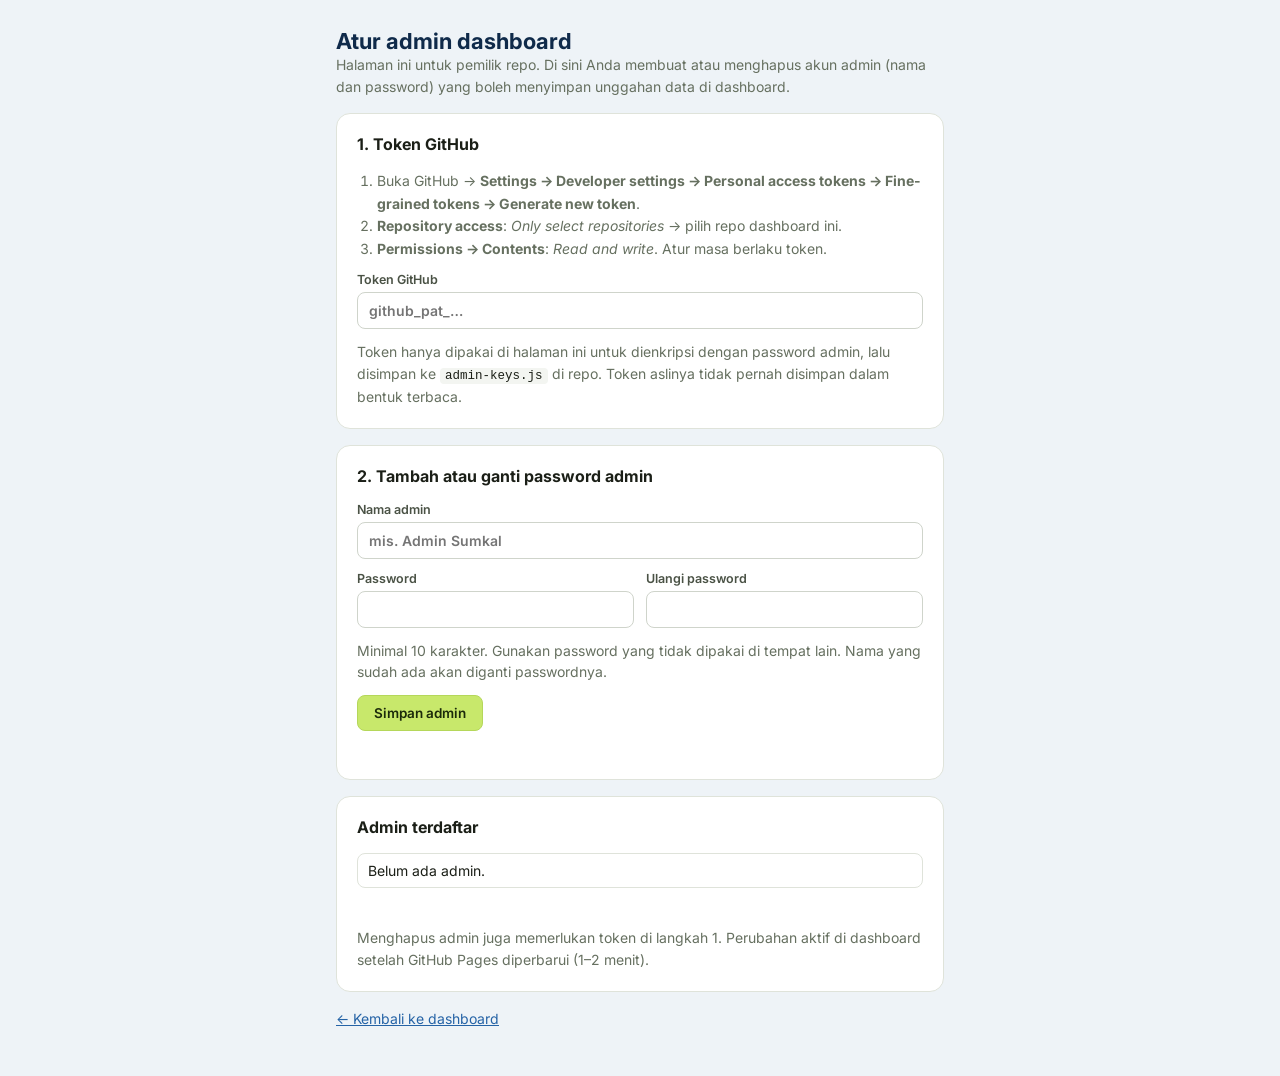
==== admin-setup.html @ 4a0de3cc "Login admin dengan nama dan password Token GitHub disimpan terenkripsi (PBKDF2-SHA256 + AES-GCM) di " ====
<!doctype html>
<html lang="id">
<head>
<meta charset="utf-8">
<meta name="viewport" content="width=device-width, initial-scale=1">
<title>Atur Admin Dashboard</title>
<link rel="preconnect" href="https://fonts.googleapis.com"><link rel="preconnect" href="https://fonts.gstatic.com" crossorigin>
<link href="https://fonts.googleapis.com/css2?family=Inter:wght@400;500;600;700&display=swap" rel="stylesheet">
<style>
:root { --fg:#1b1f17; --muted:#667060; --line:#dfe3da; --bg:#eef3f7; --card:#fff; --acc:#C8E86B; --accb:#b5d75a; --navy:#0F2A4A; --bad:#B3261E; --ok:#2F7A3A; }
* { box-sizing: border-box; }
body { margin:0; background:var(--bg); color:var(--fg); font-family:Inter,system-ui,sans-serif; }
main { max-width:640px; margin:0 auto; padding:28px 16px 48px; display:grid; gap:16px; }
h1 { margin:0; font-size:22px; color:var(--navy); }
h2 { margin:0 0 4px; font-size:16px; }
p { margin:0; font-size:14px; line-height:1.55; color:var(--muted); }
.card { background:var(--card); border:1px solid var(--line); border-radius:14px; padding:20px; display:grid; gap:12px; }
label { display:grid; gap:5px; font-size:12.5px; font-weight:600; color:#4a5245; }
input { font:inherit; font-size:14px; padding:9px 11px; border:1px solid #cfd4cb; border-radius:8px; width:100%; }
input:focus { outline:2px solid var(--acc); border-color:#8fb33a; }
.grid2 { display:grid; grid-template-columns:1fr 1fr; gap:12px; }
@media (max-width:520px) { .grid2 { grid-template-columns:1fr; } }
button { font:inherit; font-size:13.5px; font-weight:600; padding:9px 16px; border-radius:8px; border:1px solid #cfd4cb; background:#fff; cursor:pointer; }
button.pri { background:var(--acc); border-color:var(--accb); color:#1b2a0a; }
button:disabled { opacity:.6; cursor:wait; }
.msg { font-size:13px; min-height:1.2em; }
.msg.bad { color:var(--bad); } .msg.ok { color:var(--ok); }
ul { list-style:none; margin:0; padding:0; display:grid; gap:6px; }
#list li { display:flex; justify-content:space-between; align-items:center; gap:8px; padding:8px 10px; border:1px solid var(--line); border-radius:8px; font-size:14px; }
#list li button { padding:5px 10px; font-size:12.5px; }
ol { margin:0; padding-left:20px; font-size:14px; line-height:1.6; color:var(--muted); }
code { font-size:12.5px; background:#f3f5f1; padding:1px 5px; border-radius:4px; color:var(--fg); }
a { color:#2563A6; }
</style>
<script src="config.js"></script>
<script src="admin-keys.js"></script>
</head>
<body>
<main>
  <div>
    <h1>Atur admin dashboard</h1>
    <p>Halaman ini untuk pemilik repo. Di sini Anda membuat atau menghapus akun admin (nama dan password) yang boleh menyimpan unggahan data di dashboard.</p>
  </div>

  <section class="card" aria-labelledby="t-token">
    <h2 id="t-token">1. Token GitHub</h2>
    <ol>
      <li>Buka GitHub → <b>Settings → Developer settings → Personal access tokens → Fine-grained tokens → Generate new token</b>.</li>
      <li><b>Repository access</b>: <i>Only select repositories</i> → pilih repo dashboard ini.</li>
      <li><b>Permissions → Contents</b>: <i>Read and write</i>. Atur masa berlaku token.</li>
    </ol>
    <label>Token GitHub<input id="tok" type="password" autocomplete="off" placeholder="github_pat_…"></label>
    <p>Token hanya dipakai di halaman ini untuk dienkripsi dengan password admin, lalu disimpan ke <code>admin-keys.js</code> di repo. Token aslinya tidak pernah disimpan dalam bentuk terbaca.</p>
  </section>

  <section class="card" aria-labelledby="t-add">
    <h2 id="t-add">2. Tambah atau ganti password admin</h2>
    <label>Nama admin<input id="nama" autocomplete="off" placeholder="mis. Admin Sumkal"></label>
    <div class="grid2">
      <label>Password<input id="pw1" type="password" autocomplete="new-password"></label>
      <label>Ulangi password<input id="pw2" type="password" autocomplete="new-password"></label>
    </div>
    <p>Minimal 10 karakter. Gunakan password yang tidak dipakai di tempat lain. Nama yang sudah ada akan diganti passwordnya.</p>
    <div><button class="pri" id="add">Simpan admin</button></div>
    <div class="msg" id="msg-add" role="status"></div>
  </section>

  <section class="card" aria-labelledby="t-list">
    <h2 id="t-list">Admin terdaftar</h2>
    <ul id="list"></ul>
    <div class="msg" id="msg-list" role="status"></div>
    <p>Menghapus admin juga memerlukan token di langkah 1. Perubahan aktif di dashboard setelah GitHub Pages diperbarui (1–2 menit).</p>
  </section>

  <p><a href="./">← Kembali ke dashboard</a></p>
</main>
<script src="shim-auth.js"></script>
<script>
(() => {
  const $ = (id) => document.getElementById(id);
  const CFG = window.SS_CONFIG || {};
  const repoPath = `${CFG.owner}/${CFG.repo}`, branch = CFG.branch || 'main';
  let keys = Array.isArray(window.SS_ADMIN_KEYS) ? window.SS_ADMIN_KEYS.slice() : [];
  const msg = (id, t, cls) => { const m = $(id); m.textContent = t; m.className = 'msg' + (cls ? ' ' + cls : ''); };
  const hd = (tok) => ({ Authorization: 'Bearer ' + tok, Accept: 'application/vnd.github+json', 'X-GitHub-Api-Version': '2022-11-28' });
  const api = `https://api.github.com/repos/${repoPath}/contents/admin-keys.js`;
  const b64 = (str) => { const u8 = new TextEncoder().encode(str); let s = ''; u8.forEach((c) => { s += String.fromCharCode(c); }); return btoa(s); };
  const unb64 = (b) => new TextDecoder().decode(Uint8Array.from(atob(b.replace(/\s/g, '')), (c) => c.charCodeAt(0)));

  function render() {
    const ul = $('list'); ul.replaceChildren();
    if (!keys.length) { const li = document.createElement('li'); li.textContent = 'Belum ada admin.'; ul.append(li); return; }
    keys.forEach((k, i) => {
      const li = document.createElement('li'); const s = document.createElement('span'); s.textContent = k.nama;
      const b = document.createElement('button'); b.textContent = 'Hapus'; b.onclick = () => remove(i, b);
      li.append(s, b); ul.append(li);
    });
  }
  async function checkToken(tok) {
    const r = await fetch(`https://api.github.com/repos/${repoPath}`, { headers: hd(tok), cache: 'no-store' });
    if (r.status === 401) throw new Error('Token tidak valid atau sudah kedaluwarsa.');
    if (!r.ok) throw new Error(`Token tidak bisa membuka repo ${repoPath} (GitHub ${r.status}).`);
    const j = await r.json();
    if (j.permissions && j.permissions.push === false) throw new Error('Token belum punya izin Contents: Read and write untuk repo ini.');
  }
  // baca daftar terbaru dari repo agar tidak menimpa perubahan lain
  async function latest(tok) {
    const r = await fetch(api + '?ref=' + branch + '&t=' + Date.now(), { headers: hd(tok), cache: 'no-store' });
    if (r.status === 404) return { sha: undefined, list: [] };
    if (!r.ok) throw new Error('Gagal membaca admin-keys.js (GitHub ' + r.status + ').');
    const j = await r.json(); const text = unb64(j.content || '');
    const m = text.match(/SS_ADMIN_KEYS\s*=\s*(\[[\s\S]*\])\s*;/);
    return { sha: j.sha, list: m ? JSON.parse(m[1]) : [] };
  }
  async function save(tok, list, sha, message) {
    const body = '// Daftar admin dashboard. Dibuat otomatis oleh admin-setup.html — jangan diedit manual.\n// Isi "data" adalah token GitHub yang terenkripsi dengan password masing-masing admin.\nwindow.SS_ADMIN_KEYS = ' + JSON.stringify(list, null, 1) + ';\n';
    const r = await fetch(api, { method: 'PUT', headers: hd(tok), body: JSON.stringify({ message, content: b64(body), sha, branch }) });
    if (!r.ok) { let m = ''; try { m = (await r.json()).message; } catch (e) { /* abaikan */ } throw new Error('Gagal menyimpan ke GitHub (' + r.status + (m ? ': ' + m : '') + ').'); }
  }
  $('add').onclick = async () => {
    const tok = $('tok').value.trim(), nama = $('nama').value.trim(), p1 = $('pw1').value, p2 = $('pw2').value;
    if (!tok) return msg('msg-add', 'Isi token GitHub di langkah 1.', 'bad');
    if (!nama) return msg('msg-add', 'Isi nama admin.', 'bad');
    if (p1.length < 10) return msg('msg-add', 'Password minimal 10 karakter.', 'bad');
    if (p1 !== p2) return msg('msg-add', 'Kedua password tidak sama.', 'bad');
    const btn = $('add'); btn.disabled = true;
    try {
      msg('msg-add', 'Memeriksa token…'); await checkToken(tok);
      msg('msg-add', 'Mengenkripsi token…'); const entry = await window.SSAuthCore.sealToken(nama, p1, tok);
      const cur = await latest(tok);
      const list = cur.list.filter((k) => k.nama.toLowerCase() !== nama.toLowerCase()); list.push(entry);
      msg('msg-add', 'Menyimpan ke repo…'); await save(tok, list, cur.sha, `Atur admin dashboard: ${nama}`);
      keys = list; render(); $('pw1').value = ''; $('pw2').value = '';
      msg('msg-add', `Admin "${nama}" tersimpan. Login di dashboard bisa dipakai setelah GitHub Pages diperbarui (1–2 menit).`, 'ok');
    } catch (e) { msg('msg-add', e.message || String(e), 'bad'); }
    finally { btn.disabled = false; }
  };
  async function remove(i, btn) {
    const tok = $('tok').value.trim(); if (!tok) return msg('msg-list', 'Isi token GitHub di langkah 1 untuk menghapus admin.', 'bad');
    const nama = keys[i].nama; if (!confirm(`Hapus admin "${nama}"?`)) return;
    btn.disabled = true;
    try {
      await checkToken(tok); const cur = await latest(tok);
      const list = cur.list.filter((k) => k.nama !== nama);
      await save(tok, list, cur.sha, `Hapus admin dashboard: ${nama}`);
      keys = list; render(); msg('msg-list', `Admin "${nama}" dihapus.`, 'ok');
    } catch (e) { msg('msg-list', e.message || String(e), 'bad'); btn.disabled = false; }
  }
  render();
})();
</script>
</body>
</html>
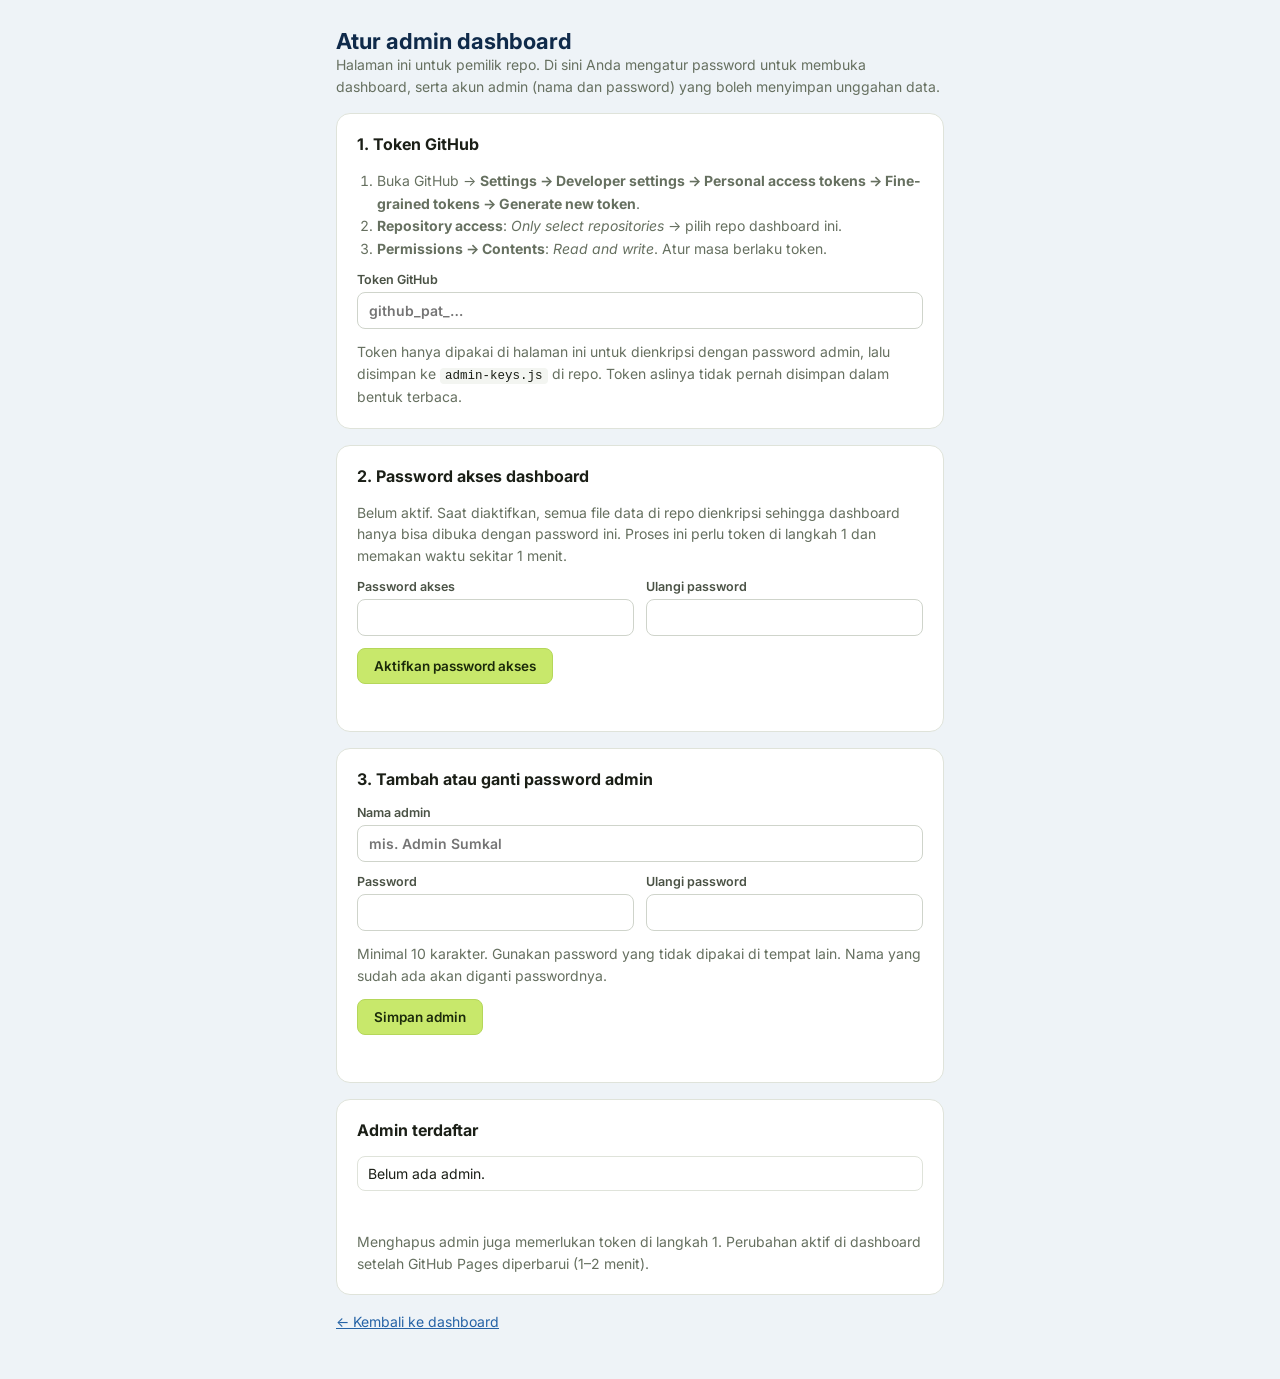
==== commit 62b2a8e2: "Halaman login password sebelum dashboard terbuka Data dienkripsi dengan kunci acak yang dibungkus pa" ====
--- a/admin-setup.html
+++ b/admin-setup.html
@@ -26,20 +26,21 @@
 .msg { font-size:13px; min-height:1.2em; }
 .msg.bad { color:var(--bad); } .msg.ok { color:var(--ok); }
 ul { list-style:none; margin:0; padding:0; display:grid; gap:6px; }
-#list li { display:flex; justify-content:space-between; align-items:center; gap:8px; padding:8px 10px; border:1px solid var(--line); border-radius:8px; font-size:14px; }
-#list li button { padding:5px 10px; font-size:12.5px; }
+#list li, .list li { display:flex; justify-content:space-between; align-items:center; gap:8px; padding:8px 10px; border:1px solid var(--line); border-radius:8px; font-size:14px; }
+#list li button, .list li button { padding:5px 10px; font-size:12.5px; }
 ol { margin:0; padding-left:20px; font-size:14px; line-height:1.6; color:var(--muted); }
 code { font-size:12.5px; background:#f3f5f1; padding:1px 5px; border-radius:4px; color:var(--fg); }
 a { color:#2563A6; }
 </style>
 <script src="config.js"></script>
 <script src="admin-keys.js"></script>
+<script src="access.js"></script>
 </head>
 <body>
 <main>
   <div>
     <h1>Atur admin dashboard</h1>
-    <p>Halaman ini untuk pemilik repo. Di sini Anda membuat atau menghapus akun admin (nama dan password) yang boleh menyimpan unggahan data di dashboard.</p>
+    <p>Halaman ini untuk pemilik repo. Di sini Anda mengatur password untuk membuka dashboard, serta akun admin (nama dan password) yang boleh menyimpan unggahan data.</p>
   </div>
 
   <section class="card" aria-labelledby="t-token">
@@ -53,8 +54,33 @@
     <p>Token hanya dipakai di halaman ini untuk dienkripsi dengan password admin, lalu disimpan ke <code>admin-keys.js</code> di repo. Token aslinya tidak pernah disimpan dalam bentuk terbaca.</p>
   </section>
 
+  <section class="card" aria-labelledby="t-acc">
+    <h2 id="t-acc">2. Password akses dashboard</h2>
+    <div id="acc-new" hidden>
+      <p>Belum aktif. Saat diaktifkan, semua file data di repo dienkripsi sehingga dashboard hanya bisa dibuka dengan password ini. Proses ini perlu token di langkah 1 dan memakan waktu sekitar 1 menit.</p>
+      <div class="grid2" style="margin-top:12px">
+        <label>Password akses<input id="a1" type="password" autocomplete="new-password"></label>
+        <label>Ulangi password<input id="a2" type="password" autocomplete="new-password"></label>
+      </div>
+      <div style="margin-top:12px"><button class="pri" id="acc-on">Aktifkan password akses</button></div>
+    </div>
+    <div id="acc-have" hidden>
+      <p>Aktif. Tambah password baru (mis. untuk kelompok pengguna lain) atau ganti password dengan memakai salah satu password akses yang sekarang.</p>
+      <ul id="acc-list" class="list" style="margin-top:10px"></ul>
+      <label style="margin-top:10px">Password akses yang sekarang<input id="a0" type="password" autocomplete="current-password"></label>
+      <label>Label password<input id="al" autocomplete="off" placeholder="mis. Pengguna UID"></label>
+      <div class="grid2">
+        <label>Password baru<input id="a3" type="password" autocomplete="new-password"></label>
+        <label>Ulangi password baru<input id="a4" type="password" autocomplete="new-password"></label>
+      </div>
+      <p>Label yang sudah ada akan diganti passwordnya.</p>
+      <div><button class="pri" id="acc-add">Simpan password akses</button></div>
+    </div>
+    <div class="msg" id="msg-acc" role="status"></div>
+  </section>
+
   <section class="card" aria-labelledby="t-add">
-    <h2 id="t-add">2. Tambah atau ganti password admin</h2>
+    <h2 id="t-add">3. Tambah atau ganti password admin</h2>
     <label>Nama admin<input id="nama" autocomplete="off" placeholder="mis. Admin Sumkal"></label>
     <div class="grid2">
       <label>Password<input id="pw1" type="password" autocomplete="new-password"></label>
@@ -146,6 +172,104 @@
       keys = list; render(); msg('msg-list', `Admin "${nama}" dihapus.`, 'ok');
     } catch (e) { msg('msg-list', e.message || String(e), 'bad'); btn.disabled = false; }
   }
+
+  // ===== password akses dashboard =====
+  const A = window.SSAuthCore;
+  let acc = Array.isArray(window.SS_ACCESS_KEYS) ? window.SS_ACCESS_KEYS.slice() : [];
+  const accApi = `https://api.github.com/repos/${repoPath}/contents/access.js`;
+  const fileApi = (p) => `https://api.github.com/repos/${repoPath}/contents/${p}`;
+  function accRender() {
+    $('acc-new').hidden = acc.length > 0; $('acc-have').hidden = acc.length === 0;
+    const ul = $('acc-list'); ul.replaceChildren();
+    acc.forEach((k, i) => {
+      const li = document.createElement('li'); const s = document.createElement('span'); s.textContent = k.nama;
+      const b = document.createElement('button'); b.textContent = 'Hapus'; b.disabled = acc.length < 2; b.title = acc.length < 2 ? 'Minimal harus ada satu password akses' : '';
+      b.onclick = () => accRemove(i, b); li.append(s, b); ul.append(li);
+    });
+  }
+  async function accLatest(tok) {
+    const r = await fetch(accApi + '?ref=' + branch + '&t=' + Date.now(), { headers: hd(tok), cache: 'no-store' });
+    if (r.status === 404) return { sha: undefined, list: [] };
+    if (!r.ok) throw new Error('Gagal membaca access.js (GitHub ' + r.status + ').');
+    const j = await r.json(); const m = unb64(j.content || '').match(/SS_ACCESS_KEYS\s*=\s*(\[[\s\S]*\])\s*;/);
+    return { sha: j.sha, list: m ? JSON.parse(m[1]) : [] };
+  }
+  async function accSave(tok, list, sha, message) {
+    const body = '// Password akses dashboard. Dibuat otomatis oleh admin-setup.html — jangan diedit manual.\n// Tiap entri membungkus kunci data dengan satu password akses.\nwindow.SS_ACCESS_KEYS = ' + JSON.stringify(list, null, 1) + ';\n';
+    await putFile(tok, 'access.js', body, sha, message);
+  }
+  async function putFile(tok, path, text, sha, message) {
+    const r = await fetch(fileApi(path), { method: 'PUT', headers: hd(tok), body: JSON.stringify({ message, content: b64(text), sha, branch }) });
+    if (!r.ok) { let m = ''; try { m = (await r.json()).message; } catch (e) { /* abaikan */ } throw new Error(`Gagal menyimpan ${path} (GitHub ${r.status}${m ? ': ' + m : ''}).`); }
+  }
+  async function readRaw(tok, path) {
+    const meta = await fetch(fileApi(path) + '?ref=' + branch + '&t=' + Date.now(), { headers: hd(tok), cache: 'no-store' });
+    if (meta.status === 404) return null;
+    if (!meta.ok) throw new Error(`Gagal membaca ${path} (GitHub ${meta.status}).`);
+    const sha = (await meta.json()).sha;
+    const raw = await fetch(fileApi(path) + '?ref=' + branch + '&t=' + Date.now(), { headers: { ...hd(tok), Accept: 'application/vnd.github.raw+json' }, cache: 'no-store' });
+    if (!raw.ok) throw new Error(`Gagal membaca ${path} (GitHub ${raw.status}).`);
+    return { sha, text: await raw.text() };
+  }
+  const plainValue = (id, text) => {
+    if (text.includes('window.__E')) throw new Error(`${id}.js sudah terenkripsi.`);
+    const i = id === 'harian_latest' ? text.indexOf('window.__HARIAN=') + 16 : text.indexOf('"]=') + 3;
+    if (i < 3) throw new Error(`Format ${id}.js tidak dikenali.`);
+    return JSON.parse(text.slice(i).trim().replace(/;\s*$/, ''));
+  };
+  $('acc-on').onclick = async () => {
+    const tok = $('tok').value.trim(), p1 = $('a1').value, p2 = $('a2').value;
+    if (!tok) return msg('msg-acc', 'Isi token GitHub di langkah 1.', 'bad');
+    if (p1.length < 10) return msg('msg-acc', 'Password minimal 10 karakter.', 'bad');
+    if (p1 !== p2) return msg('msg-acc', 'Kedua password tidak sama.', 'bad');
+    const btn = $('acc-on'); btn.disabled = true;
+    try {
+      msg('msg-acc', 'Memeriksa token…'); await checkToken(tok);
+      const cur = await accLatest(tok); if (cur.list.length) { acc = cur.list; accRender(); throw new Error('Password akses ternyata sudah aktif. Muat ulang halaman ini.'); }
+      const key = A.newDataKey(); const ids = [...A.FILES, 'harian_latest'];
+      // baca dulu semua file agar tidak setengah jalan bila ada yang gagal dibaca
+      const files = [];
+      for (const [n, id] of ids.entries()) { msg('msg-acc', `Membaca data ${n + 1} dari ${ids.length}…`); const f = await readRaw(tok, id + '.js'); if (f) files.push({ id, sha: f.sha, val: plainValue(id, f.text) }); }
+      for (const [n, f] of files.entries()) { msg('msg-acc', `Mengenkripsi dan menyimpan data ${n + 1} dari ${files.length}…`); await putFile(tok, f.id + '.js', await A.encFile(key, f.id, f.val), f.sha, `Enkripsi data ${f.id}`); }
+      msg('msg-acc', 'Menyimpan password akses…');
+      const entry = await A.wrapKey('Password utama', p1, key);
+      await accSave(tok, [entry], cur.sha, 'Aktifkan password akses dashboard');
+      acc = [entry]; accRender(); $('a1').value = ''; $('a2').value = '';
+      msg('msg-acc', 'Password akses aktif dan semua data sudah terenkripsi. Dashboard meminta password setelah GitHub Pages diperbarui (1–2 menit).', 'ok');
+    } catch (e) { msg('msg-acc', e.message || String(e), 'bad'); }
+    finally { btn.disabled = false; }
+  };
+  $('acc-add').onclick = async () => {
+    const tok = $('tok').value.trim(), p0 = $('a0').value, lbl = $('al').value.trim(), p3 = $('a3').value, p4 = $('a4').value;
+    if (!tok) return msg('msg-acc', 'Isi token GitHub di langkah 1.', 'bad');
+    if (!lbl) return msg('msg-acc', 'Isi label password.', 'bad');
+    if (p3.length < 10) return msg('msg-acc', 'Password baru minimal 10 karakter.', 'bad');
+    if (p3 !== p4) return msg('msg-acc', 'Kedua password baru tidak sama.', 'bad');
+    const btn = $('acc-add'); btn.disabled = true;
+    try {
+      msg('msg-acc', 'Memeriksa token…'); await checkToken(tok);
+      const cur = await accLatest(tok);
+      let key; try { key = await A.unlock(cur.list, p0); } catch (e) { throw new Error('Password akses yang sekarang salah.'); }
+      msg('msg-acc', 'Menyimpan…');
+      const list = cur.list.filter((k) => k.nama.toLowerCase() !== lbl.toLowerCase()); list.push(await A.wrapKey(lbl, p3, key));
+      await accSave(tok, list, cur.sha, `Atur password akses: ${lbl}`);
+      acc = list; accRender(); ['a0', 'a3', 'a4'].forEach((x) => { $(x).value = ''; });
+      msg('msg-acc', `Password akses "${lbl}" tersimpan.`, 'ok');
+    } catch (e) { msg('msg-acc', e.message || String(e), 'bad'); }
+    finally { btn.disabled = false; }
+  };
+  async function accRemove(i, btn) {
+    const tok = $('tok').value.trim(); if (!tok) return msg('msg-acc', 'Isi token GitHub di langkah 1 untuk menghapus password.', 'bad');
+    const nama = acc[i].nama; if (!confirm(`Hapus password akses "${nama}"?`)) return;
+    btn.disabled = true;
+    try {
+      await checkToken(tok); const cur = await accLatest(tok);
+      const list = cur.list.filter((k) => k.nama !== nama); if (!list.length) throw new Error('Minimal harus ada satu password akses.');
+      await accSave(tok, list, cur.sha, `Hapus password akses: ${nama}`);
+      acc = list; accRender(); msg('msg-acc', `Password akses "${nama}" dihapus.`, 'ok');
+    } catch (e) { msg('msg-acc', e.message || String(e), 'bad'); btn.disabled = false; }
+  }
+  accRender();
   render();
 })();
 </script>
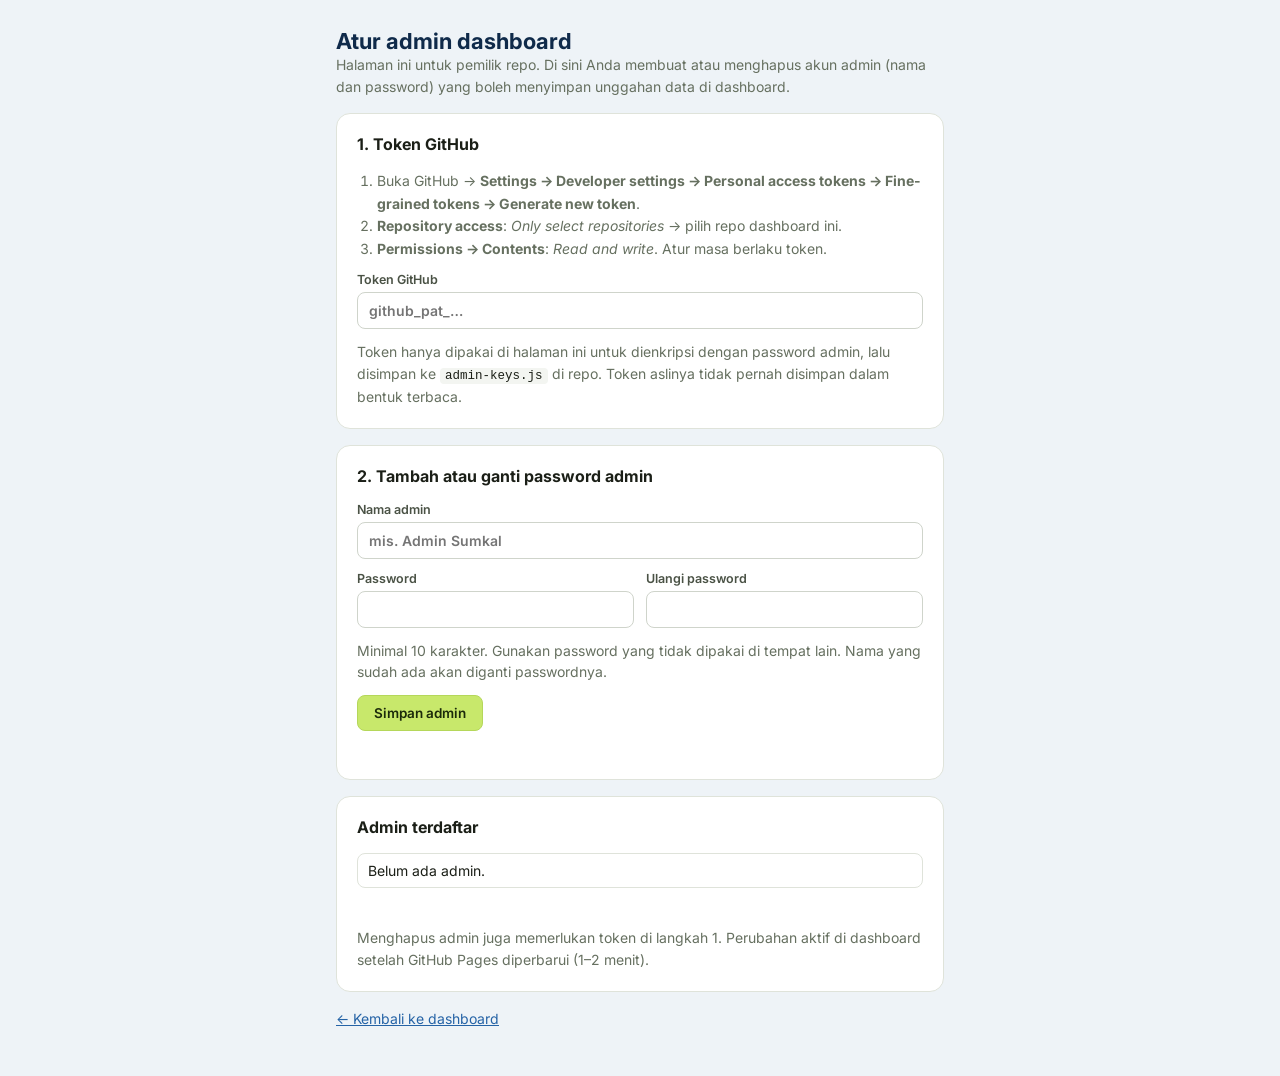
==== commit 22ed91e2: "Hapus halaman login password; dashboard langsung terbuka Membatalkan 62b2a8e atas permintaan pemilik" ====
--- a/admin-setup.html
+++ b/admin-setup.html
@@ -26,21 +26,20 @@
 .msg { font-size:13px; min-height:1.2em; }
 .msg.bad { color:var(--bad); } .msg.ok { color:var(--ok); }
 ul { list-style:none; margin:0; padding:0; display:grid; gap:6px; }
-#list li, .list li { display:flex; justify-content:space-between; align-items:center; gap:8px; padding:8px 10px; border:1px solid var(--line); border-radius:8px; font-size:14px; }
-#list li button, .list li button { padding:5px 10px; font-size:12.5px; }
+#list li { display:flex; justify-content:space-between; align-items:center; gap:8px; padding:8px 10px; border:1px solid var(--line); border-radius:8px; font-size:14px; }
+#list li button { padding:5px 10px; font-size:12.5px; }
 ol { margin:0; padding-left:20px; font-size:14px; line-height:1.6; color:var(--muted); }
 code { font-size:12.5px; background:#f3f5f1; padding:1px 5px; border-radius:4px; color:var(--fg); }
 a { color:#2563A6; }
 </style>
 <script src="config.js"></script>
 <script src="admin-keys.js"></script>
-<script src="access.js"></script>
 </head>
 <body>
 <main>
   <div>
     <h1>Atur admin dashboard</h1>
-    <p>Halaman ini untuk pemilik repo. Di sini Anda mengatur password untuk membuka dashboard, serta akun admin (nama dan password) yang boleh menyimpan unggahan data.</p>
+    <p>Halaman ini untuk pemilik repo. Di sini Anda membuat atau menghapus akun admin (nama dan password) yang boleh menyimpan unggahan data di dashboard.</p>
   </div>
 
   <section class="card" aria-labelledby="t-token">
@@ -54,33 +53,8 @@
     <p>Token hanya dipakai di halaman ini untuk dienkripsi dengan password admin, lalu disimpan ke <code>admin-keys.js</code> di repo. Token aslinya tidak pernah disimpan dalam bentuk terbaca.</p>
   </section>
 
-  <section class="card" aria-labelledby="t-acc">
-    <h2 id="t-acc">2. Password akses dashboard</h2>
-    <div id="acc-new" hidden>
-      <p>Belum aktif. Saat diaktifkan, semua file data di repo dienkripsi sehingga dashboard hanya bisa dibuka dengan password ini. Proses ini perlu token di langkah 1 dan memakan waktu sekitar 1 menit.</p>
-      <div class="grid2" style="margin-top:12px">
-        <label>Password akses<input id="a1" type="password" autocomplete="new-password"></label>
-        <label>Ulangi password<input id="a2" type="password" autocomplete="new-password"></label>
-      </div>
-      <div style="margin-top:12px"><button class="pri" id="acc-on">Aktifkan password akses</button></div>
-    </div>
-    <div id="acc-have" hidden>
-      <p>Aktif. Tambah password baru (mis. untuk kelompok pengguna lain) atau ganti password dengan memakai salah satu password akses yang sekarang.</p>
-      <ul id="acc-list" class="list" style="margin-top:10px"></ul>
-      <label style="margin-top:10px">Password akses yang sekarang<input id="a0" type="password" autocomplete="current-password"></label>
-      <label>Label password<input id="al" autocomplete="off" placeholder="mis. Pengguna UID"></label>
-      <div class="grid2">
-        <label>Password baru<input id="a3" type="password" autocomplete="new-password"></label>
-        <label>Ulangi password baru<input id="a4" type="password" autocomplete="new-password"></label>
-      </div>
-      <p>Label yang sudah ada akan diganti passwordnya.</p>
-      <div><button class="pri" id="acc-add">Simpan password akses</button></div>
-    </div>
-    <div class="msg" id="msg-acc" role="status"></div>
-  </section>
-
   <section class="card" aria-labelledby="t-add">
-    <h2 id="t-add">3. Tambah atau ganti password admin</h2>
+    <h2 id="t-add">2. Tambah atau ganti password admin</h2>
     <label>Nama admin<input id="nama" autocomplete="off" placeholder="mis. Admin Sumkal"></label>
     <div class="grid2">
       <label>Password<input id="pw1" type="password" autocomplete="new-password"></label>
@@ -172,104 +146,6 @@
       keys = list; render(); msg('msg-list', `Admin "${nama}" dihapus.`, 'ok');
     } catch (e) { msg('msg-list', e.message || String(e), 'bad'); btn.disabled = false; }
   }
-
-  // ===== password akses dashboard =====
-  const A = window.SSAuthCore;
-  let acc = Array.isArray(window.SS_ACCESS_KEYS) ? window.SS_ACCESS_KEYS.slice() : [];
-  const accApi = `https://api.github.com/repos/${repoPath}/contents/access.js`;
-  const fileApi = (p) => `https://api.github.com/repos/${repoPath}/contents/${p}`;
-  function accRender() {
-    $('acc-new').hidden = acc.length > 0; $('acc-have').hidden = acc.length === 0;
-    const ul = $('acc-list'); ul.replaceChildren();
-    acc.forEach((k, i) => {
-      const li = document.createElement('li'); const s = document.createElement('span'); s.textContent = k.nama;
-      const b = document.createElement('button'); b.textContent = 'Hapus'; b.disabled = acc.length < 2; b.title = acc.length < 2 ? 'Minimal harus ada satu password akses' : '';
-      b.onclick = () => accRemove(i, b); li.append(s, b); ul.append(li);
-    });
-  }
-  async function accLatest(tok) {
-    const r = await fetch(accApi + '?ref=' + branch + '&t=' + Date.now(), { headers: hd(tok), cache: 'no-store' });
-    if (r.status === 404) return { sha: undefined, list: [] };
-    if (!r.ok) throw new Error('Gagal membaca access.js (GitHub ' + r.status + ').');
-    const j = await r.json(); const m = unb64(j.content || '').match(/SS_ACCESS_KEYS\s*=\s*(\[[\s\S]*\])\s*;/);
-    return { sha: j.sha, list: m ? JSON.parse(m[1]) : [] };
-  }
-  async function accSave(tok, list, sha, message) {
-    const body = '// Password akses dashboard. Dibuat otomatis oleh admin-setup.html — jangan diedit manual.\n// Tiap entri membungkus kunci data dengan satu password akses.\nwindow.SS_ACCESS_KEYS = ' + JSON.stringify(list, null, 1) + ';\n';
-    await putFile(tok, 'access.js', body, sha, message);
-  }
-  async function putFile(tok, path, text, sha, message) {
-    const r = await fetch(fileApi(path), { method: 'PUT', headers: hd(tok), body: JSON.stringify({ message, content: b64(text), sha, branch }) });
-    if (!r.ok) { let m = ''; try { m = (await r.json()).message; } catch (e) { /* abaikan */ } throw new Error(`Gagal menyimpan ${path} (GitHub ${r.status}${m ? ': ' + m : ''}).`); }
-  }
-  async function readRaw(tok, path) {
-    const meta = await fetch(fileApi(path) + '?ref=' + branch + '&t=' + Date.now(), { headers: hd(tok), cache: 'no-store' });
-    if (meta.status === 404) return null;
-    if (!meta.ok) throw new Error(`Gagal membaca ${path} (GitHub ${meta.status}).`);
-    const sha = (await meta.json()).sha;
-    const raw = await fetch(fileApi(path) + '?ref=' + branch + '&t=' + Date.now(), { headers: { ...hd(tok), Accept: 'application/vnd.github.raw+json' }, cache: 'no-store' });
-    if (!raw.ok) throw new Error(`Gagal membaca ${path} (GitHub ${raw.status}).`);
-    return { sha, text: await raw.text() };
-  }
-  const plainValue = (id, text) => {
-    if (text.includes('window.__E')) throw new Error(`${id}.js sudah terenkripsi.`);
-    const i = id === 'harian_latest' ? text.indexOf('window.__HARIAN=') + 16 : text.indexOf('"]=') + 3;
-    if (i < 3) throw new Error(`Format ${id}.js tidak dikenali.`);
-    return JSON.parse(text.slice(i).trim().replace(/;\s*$/, ''));
-  };
-  $('acc-on').onclick = async () => {
-    const tok = $('tok').value.trim(), p1 = $('a1').value, p2 = $('a2').value;
-    if (!tok) return msg('msg-acc', 'Isi token GitHub di langkah 1.', 'bad');
-    if (p1.length < 10) return msg('msg-acc', 'Password minimal 10 karakter.', 'bad');
-    if (p1 !== p2) return msg('msg-acc', 'Kedua password tidak sama.', 'bad');
-    const btn = $('acc-on'); btn.disabled = true;
-    try {
-      msg('msg-acc', 'Memeriksa token…'); await checkToken(tok);
-      const cur = await accLatest(tok); if (cur.list.length) { acc = cur.list; accRender(); throw new Error('Password akses ternyata sudah aktif. Muat ulang halaman ini.'); }
-      const key = A.newDataKey(); const ids = [...A.FILES, 'harian_latest'];
-      // baca dulu semua file agar tidak setengah jalan bila ada yang gagal dibaca
-      const files = [];
-      for (const [n, id] of ids.entries()) { msg('msg-acc', `Membaca data ${n + 1} dari ${ids.length}…`); const f = await readRaw(tok, id + '.js'); if (f) files.push({ id, sha: f.sha, val: plainValue(id, f.text) }); }
-      for (const [n, f] of files.entries()) { msg('msg-acc', `Mengenkripsi dan menyimpan data ${n + 1} dari ${files.length}…`); await putFile(tok, f.id + '.js', await A.encFile(key, f.id, f.val), f.sha, `Enkripsi data ${f.id}`); }
-      msg('msg-acc', 'Menyimpan password akses…');
-      const entry = await A.wrapKey('Password utama', p1, key);
-      await accSave(tok, [entry], cur.sha, 'Aktifkan password akses dashboard');
-      acc = [entry]; accRender(); $('a1').value = ''; $('a2').value = '';
-      msg('msg-acc', 'Password akses aktif dan semua data sudah terenkripsi. Dashboard meminta password setelah GitHub Pages diperbarui (1–2 menit).', 'ok');
-    } catch (e) { msg('msg-acc', e.message || String(e), 'bad'); }
-    finally { btn.disabled = false; }
-  };
-  $('acc-add').onclick = async () => {
-    const tok = $('tok').value.trim(), p0 = $('a0').value, lbl = $('al').value.trim(), p3 = $('a3').value, p4 = $('a4').value;
-    if (!tok) return msg('msg-acc', 'Isi token GitHub di langkah 1.', 'bad');
-    if (!lbl) return msg('msg-acc', 'Isi label password.', 'bad');
-    if (p3.length < 10) return msg('msg-acc', 'Password baru minimal 10 karakter.', 'bad');
-    if (p3 !== p4) return msg('msg-acc', 'Kedua password baru tidak sama.', 'bad');
-    const btn = $('acc-add'); btn.disabled = true;
-    try {
-      msg('msg-acc', 'Memeriksa token…'); await checkToken(tok);
-      const cur = await accLatest(tok);
-      let key; try { key = await A.unlock(cur.list, p0); } catch (e) { throw new Error('Password akses yang sekarang salah.'); }
-      msg('msg-acc', 'Menyimpan…');
-      const list = cur.list.filter((k) => k.nama.toLowerCase() !== lbl.toLowerCase()); list.push(await A.wrapKey(lbl, p3, key));
-      await accSave(tok, list, cur.sha, `Atur password akses: ${lbl}`);
-      acc = list; accRender(); ['a0', 'a3', 'a4'].forEach((x) => { $(x).value = ''; });
-      msg('msg-acc', `Password akses "${lbl}" tersimpan.`, 'ok');
-    } catch (e) { msg('msg-acc', e.message || String(e), 'bad'); }
-    finally { btn.disabled = false; }
-  };
-  async function accRemove(i, btn) {
-    const tok = $('tok').value.trim(); if (!tok) return msg('msg-acc', 'Isi token GitHub di langkah 1 untuk menghapus password.', 'bad');
-    const nama = acc[i].nama; if (!confirm(`Hapus password akses "${nama}"?`)) return;
-    btn.disabled = true;
-    try {
-      await checkToken(tok); const cur = await accLatest(tok);
-      const list = cur.list.filter((k) => k.nama !== nama); if (!list.length) throw new Error('Minimal harus ada satu password akses.');
-      await accSave(tok, list, cur.sha, `Hapus password akses: ${nama}`);
-      acc = list; accRender(); msg('msg-acc', `Password akses "${nama}" dihapus.`, 'ok');
-    } catch (e) { msg('msg-acc', e.message || String(e), 'bad'); btn.disabled = false; }
-  }
-  accRender();
   render();
 })();
 </script>
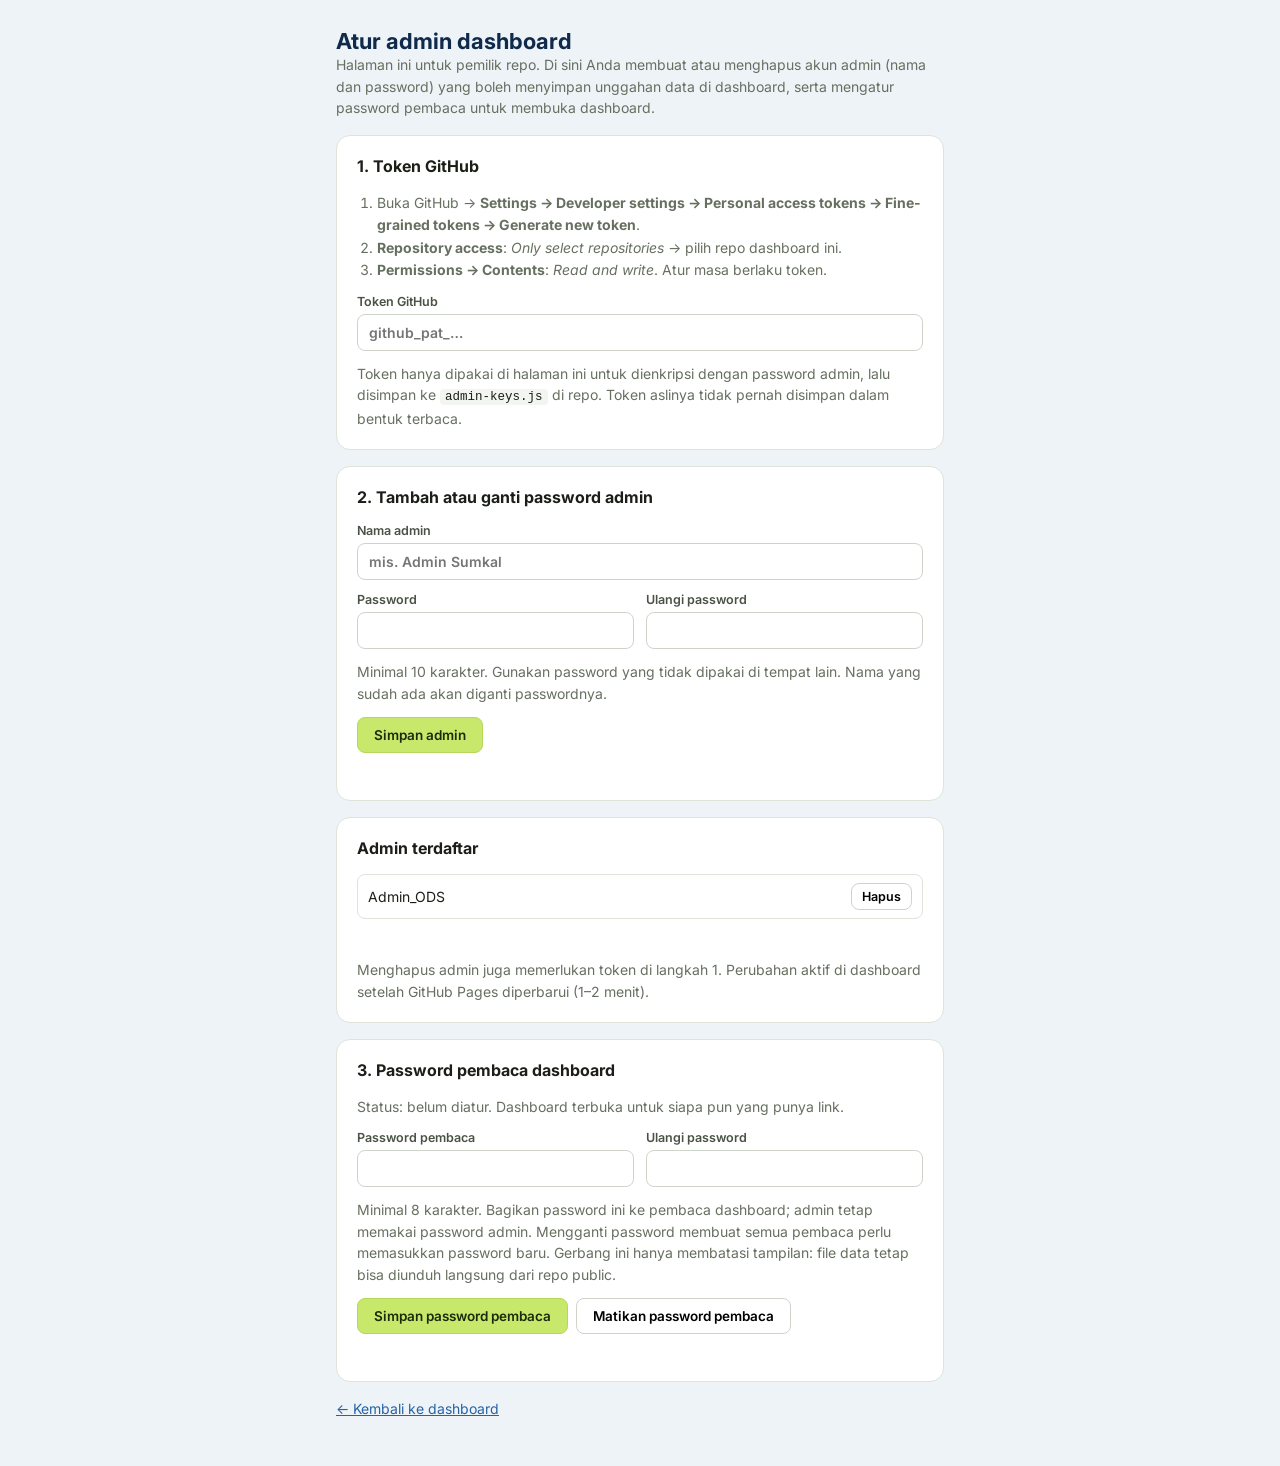
==== commit a43b0c60: "Gerbang password pembaca sebelum dashboard tampil; diatur di admin-setup.html Co-Authored-By: Claude" ====
--- a/admin-setup.html
+++ b/admin-setup.html
@@ -34,12 +34,13 @@
 </style>
 <script src="config.js"></script>
 <script src="admin-keys.js"></script>
+<script src="viewer-key.js"></script>
 </head>
 <body>
 <main>
   <div>
     <h1>Atur admin dashboard</h1>
-    <p>Halaman ini untuk pemilik repo. Di sini Anda membuat atau menghapus akun admin (nama dan password) yang boleh menyimpan unggahan data di dashboard.</p>
+    <p>Halaman ini untuk pemilik repo. Di sini Anda membuat atau menghapus akun admin (nama dan password) yang boleh menyimpan unggahan data di dashboard, serta mengatur password pembaca untuk membuka dashboard.</p>
   </div>
 
   <section class="card" aria-labelledby="t-token">
@@ -70,6 +71,18 @@
     <ul id="list"></ul>
     <div class="msg" id="msg-list" role="status"></div>
     <p>Menghapus admin juga memerlukan token di langkah 1. Perubahan aktif di dashboard setelah GitHub Pages diperbarui (1–2 menit).</p>
+  </section>
+
+  <section class="card" aria-labelledby="t-view">
+    <h2 id="t-view">3. Password pembaca dashboard</h2>
+    <p id="view-state">—</p>
+    <div class="grid2">
+      <label>Password pembaca<input id="vp1" type="password" autocomplete="new-password"></label>
+      <label>Ulangi password<input id="vp2" type="password" autocomplete="new-password"></label>
+    </div>
+    <p>Minimal 8 karakter. Bagikan password ini ke pembaca dashboard; admin tetap memakai password admin. Mengganti password membuat semua pembaca perlu memasukkan password baru. Gerbang ini hanya membatasi tampilan: file data tetap bisa diunduh langsung dari repo public.</p>
+    <div style="display:flex;gap:8px;flex-wrap:wrap"><button class="pri" id="vset">Simpan password pembaca</button><button id="voff">Matikan password pembaca</button></div>
+    <div class="msg" id="msg-view" role="status"></div>
   </section>
 
   <p><a href="./">← Kembali ke dashboard</a></p>
@@ -115,7 +128,7 @@
   async function save(tok, list, sha, message) {
     const body = '// Daftar admin dashboard. Dibuat otomatis oleh admin-setup.html — jangan diedit manual.\n// Isi "data" adalah token GitHub yang terenkripsi dengan password masing-masing admin.\nwindow.SS_ADMIN_KEYS = ' + JSON.stringify(list, null, 1) + ';\n';
     const r = await fetch(api, { method: 'PUT', headers: hd(tok), body: JSON.stringify({ message, content: b64(body), sha, branch }) });
-    if (!r.ok) { let m = ''; try { m = (await r.json()).message; } catch (e) { /* abaikan */ } throw new Error('Gagal menyimpan ke GitHub (' + r.status + (m ? ': ' + m : '') + ').'); }
+    if (!r.ok) { let m = ''; try { m = (await r.json()).message; } catch (e) { /* abaikan */ } if (r.status === 403) throw new Error('Token belum boleh menulis ke repo ini. Edit token di github.com/settings/personal-access-tokens: Repository access → Only select repositories → pilih ' + repoPath + ', lalu Permissions → Contents → Read and write. Simpan, lalu coba lagi.'); throw new Error('Gagal menyimpan ke GitHub (' + r.status + (m ? ': ' + m : '') + ').'); }
   }
   $('add').onclick = async () => {
     const tok = $('tok').value.trim(), nama = $('nama').value.trim(), p1 = $('pw1').value, p2 = $('pw2').value;
@@ -146,6 +159,40 @@
       keys = list; render(); msg('msg-list', `Admin "${nama}" dihapus.`, 'ok');
     } catch (e) { msg('msg-list', e.message || String(e), 'bad'); btn.disabled = false; }
   }
+  // ---- password pembaca (viewer-key.js) ----
+  const vapi = `https://api.github.com/repos/${repoPath}/contents/viewer-key.js`;
+  const vstate = () => { $('view-state').textContent = window.SS_VIEWER_KEY && window.SS_VIEWER_KEY.hash ? 'Status: aktif. Pembaca harus memasukkan password sebelum dashboard tampil.' : 'Status: belum diatur. Dashboard terbuka untuk siapa pun yang punya link.'; };
+  async function saveViewer(tok, val, message) {
+    const cur = await fetch(vapi + '?ref=' + branch + '&t=' + Date.now(), { headers: hd(tok), cache: 'no-store' });
+    let sha; if (cur.ok) sha = (await cur.json()).sha; else if (cur.status !== 404) throw new Error('Gagal membaca viewer-key.js (GitHub ' + cur.status + ').');
+    const body = '// Password pembaca dashboard (hash PBKDF2). Dibuat otomatis oleh admin-setup.html — jangan diedit manual.\n// null = belum diatur: dashboard terbuka tanpa password pembaca.\nwindow.SS_VIEWER_KEY = ' + JSON.stringify(val) + ';\n';
+    const r = await fetch(vapi, { method: 'PUT', headers: hd(tok), body: JSON.stringify({ message, content: b64(body), sha, branch }) });
+    if (!r.ok) { let m = ''; try { m = (await r.json()).message; } catch (e) { /* abaikan */ } throw new Error(r.status === 403 ? 'Token belum boleh menulis ke repo ini (izin Contents: Read and write).' : 'Gagal menyimpan (GitHub ' + r.status + (m ? ': ' + m : '') + ').'); }
+    window.SS_VIEWER_KEY = val; vstate();
+  }
+  $('vset').onclick = async () => {
+    const tok = $('tok').value.trim(), p1 = $('vp1').value, p2 = $('vp2').value;
+    if (!tok) return msg('msg-view', 'Isi token GitHub di langkah 1.', 'bad');
+    if (p1.length < 8) return msg('msg-view', 'Password pembaca minimal 8 karakter.', 'bad');
+    if (p1 !== p2) return msg('msg-view', 'Kedua password tidak sama.', 'bad');
+    const btn = $('vset'); btn.disabled = true;
+    try {
+      msg('msg-view', 'Memeriksa token…'); await checkToken(tok);
+      msg('msg-view', 'Menyimpan…'); await saveViewer(tok, await window.SSAuthCore.hashViewer(p1), 'Atur password pembaca dashboard');
+      $('vp1').value = ''; $('vp2').value = '';
+      msg('msg-view', 'Password pembaca tersimpan. Gerbang aktif di dashboard setelah GitHub Pages diperbarui (1–2 menit).', 'ok');
+    } catch (e) { msg('msg-view', e.message || String(e), 'bad'); }
+    finally { btn.disabled = false; }
+  };
+  $('voff').onclick = async () => {
+    const tok = $('tok').value.trim(); if (!tok) return msg('msg-view', 'Isi token GitHub di langkah 1.', 'bad');
+    if (!confirm('Matikan password pembaca? Dashboard akan terbuka untuk siapa pun yang punya link.')) return;
+    const btn = $('voff'); btn.disabled = true;
+    try { await checkToken(tok); await saveViewer(tok, null, 'Matikan password pembaca dashboard'); msg('msg-view', 'Password pembaca dimatikan.', 'ok'); }
+    catch (e) { msg('msg-view', e.message || String(e), 'bad'); }
+    finally { btn.disabled = false; }
+  };
+  vstate();
   render();
 })();
 </script>
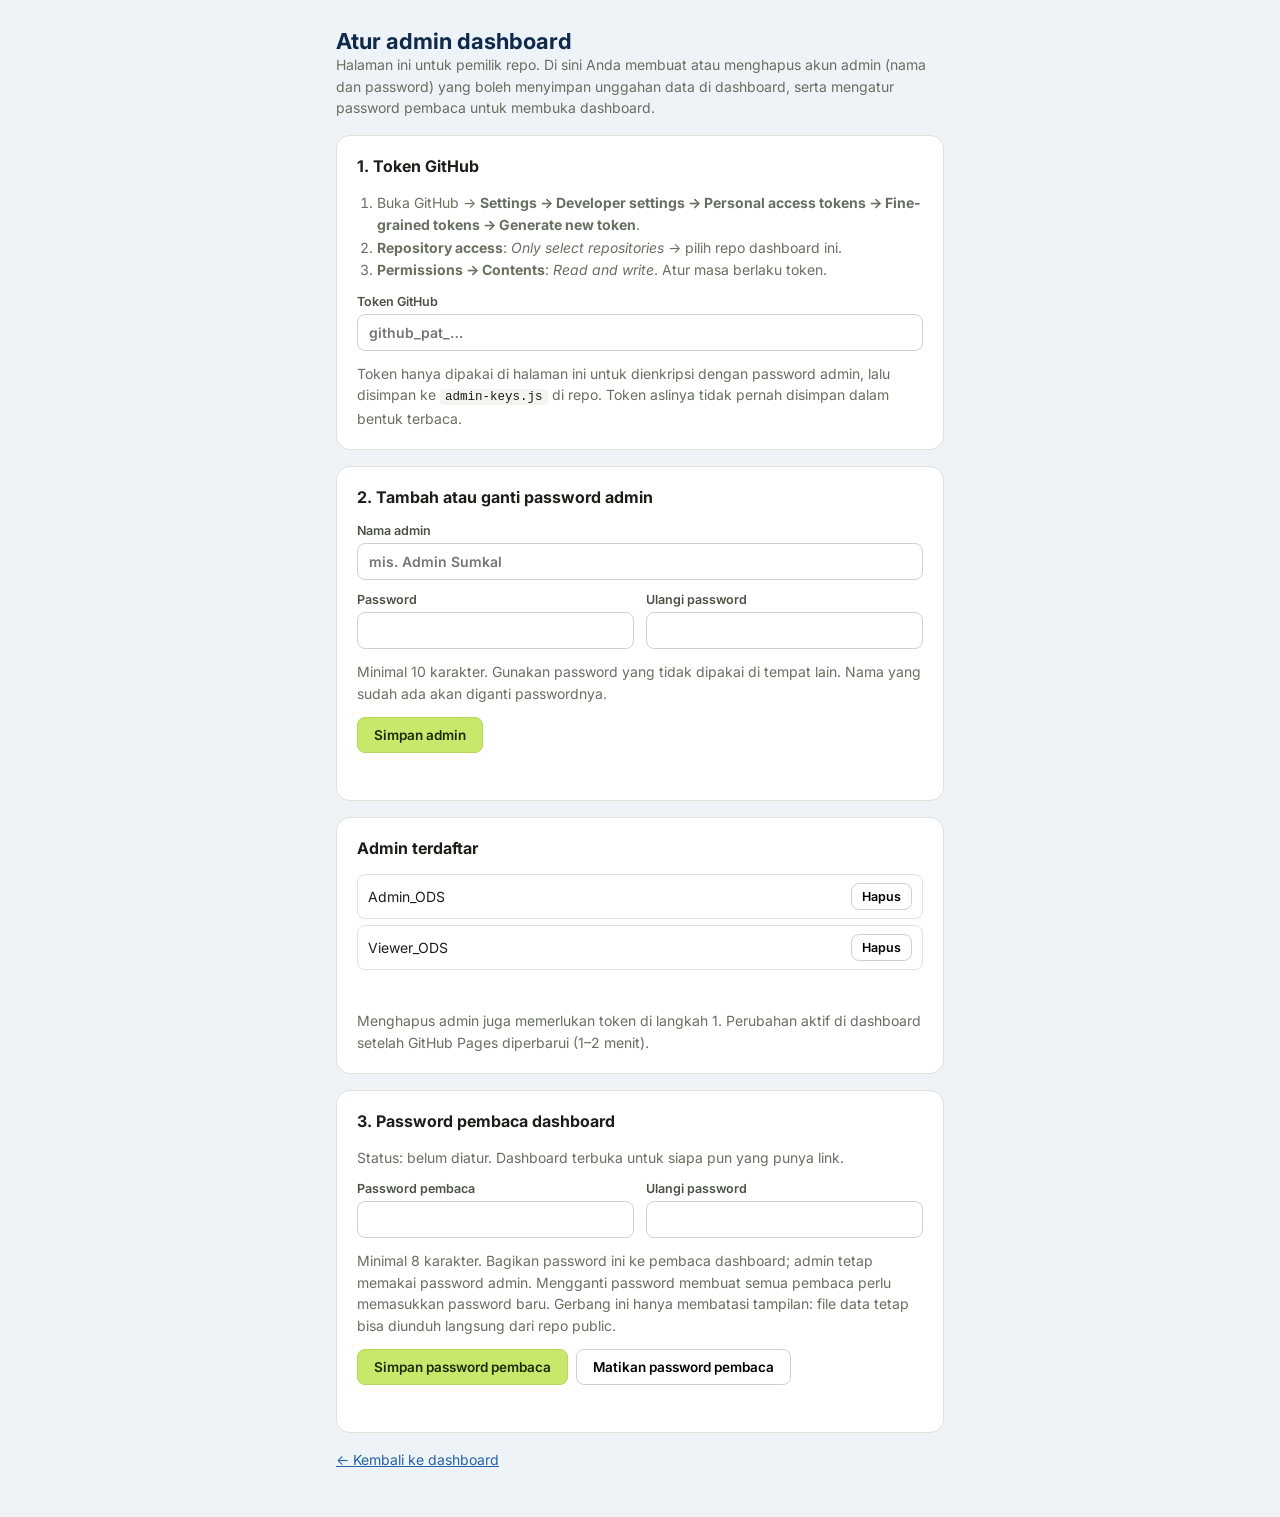
==== commit 089eadad: "Muat ulang shim-auth.js, shim.js dan gate.js versi terbaru (hindari cache browser) Co-Authored-By: C" ====
--- a/admin-setup.html
+++ b/admin-setup.html
@@ -87,7 +87,7 @@
 
   <p><a href="./">← Kembali ke dashboard</a></p>
 </main>
-<script src="shim-auth.js"></script>
+<script src="shim-auth.js?v=20261103"></script>
 <script>
 (() => {
   const $ = (id) => document.getElementById(id);
